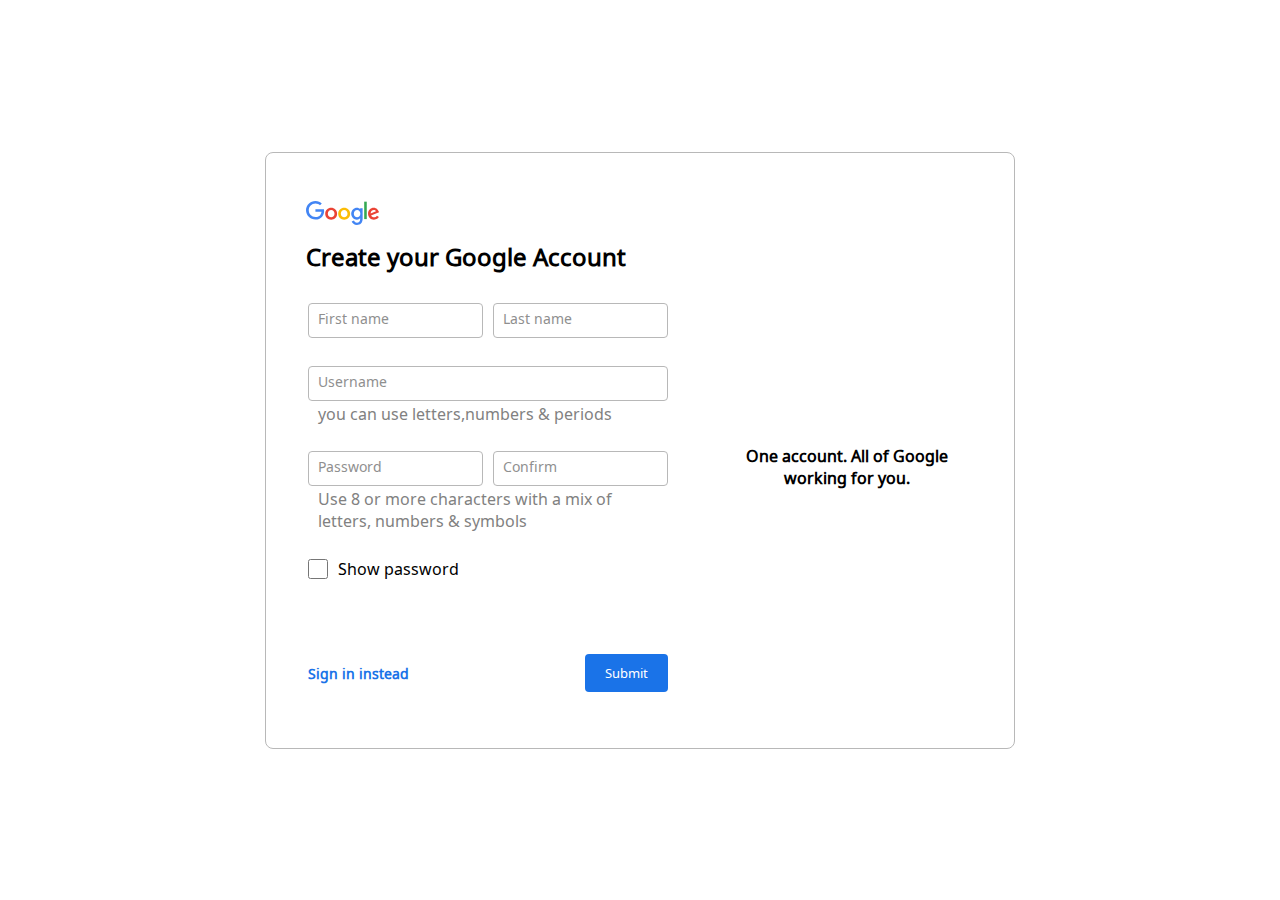
==== index.html @ cff24668 "awa" ====
<!DOCTYPE html>
<html lang="en">

<head>
    <meta charset="UTF-8">
    <meta http-equiv="X-UA-Compatible" content="IE=edge">
    <meta name="viewport" content="width=device-width, initial-scale=1.0">
    <title>Registration</title>
    <link rel="stylesheet" href="./css/style.css">
</head>

<body>


    <section>
        <div class="container">
            <div class="content-wrapper">
                <div class="registration-form">
                    <div class="left-side">
                        <!-- logo -->
                        <div class="logo">
                            <svg viewBox="0 0 75 24" width="75" height="24" xmlns="http://www.w3.org/2000/svg"
                                aria-hidden="true" class="l5Lhkf">
                                <g id="qaEJec">
                                    <path fill="#ea4335"
                                        d="M67.954 16.303c-1.33 0-2.278-.608-2.886-1.804l7.967-3.3-.27-.68c-.495-1.33-2.008-3.79-5.102-3.79-3.068 0-5.622 2.41-5.622 5.96 0 3.34 2.53 5.96 5.92 5.96 2.73 0 4.31-1.67 4.97-2.64l-2.03-1.35c-.673.98-1.6 1.64-2.93 1.64zm-.203-7.27c1.04 0 1.92.52 2.21 1.264l-5.32 2.21c-.06-2.3 1.79-3.474 3.12-3.474z">
                                    </path>
                                </g>
                                <g id="YGlOvc">
                                    <path fill="#34a853" d="M58.193.67h2.564v17.44h-2.564z"></path>
                                </g>
                                <g id="BWfIk">
                                    <path fill="#4285f4"
                                        d="M54.152 8.066h-.088c-.588-.697-1.716-1.33-3.136-1.33-2.98 0-5.71 2.614-5.71 5.98 0 3.338 2.73 5.933 5.71 5.933 1.42 0 2.548-.64 3.136-1.36h.088v.86c0 2.28-1.217 3.5-3.183 3.5-1.61 0-2.6-1.15-3-2.12l-2.28.94c.65 1.58 2.39 3.52 5.28 3.52 3.06 0 5.66-1.807 5.66-6.206V7.21h-2.48v.858zm-3.006 8.237c-1.804 0-3.318-1.513-3.318-3.588 0-2.1 1.514-3.635 3.318-3.635 1.784 0 3.183 1.534 3.183 3.635 0 2.075-1.4 3.588-3.19 3.588z">
                                    </path>
                                </g>
                                <g id="e6m3fd">
                                    <path fill="#fbbc05"
                                        d="M38.17 6.735c-3.28 0-5.953 2.506-5.953 5.96 0 3.432 2.673 5.96 5.954 5.96 3.29 0 5.96-2.528 5.96-5.96 0-3.46-2.67-5.96-5.95-5.96zm0 9.568c-1.798 0-3.348-1.487-3.348-3.61 0-2.14 1.55-3.608 3.35-3.608s3.348 1.467 3.348 3.61c0 2.116-1.55 3.608-3.35 3.608z">
                                    </path>
                                </g>
                                <g id="vbkDmc">
                                    <path fill="#ea4335"
                                        d="M25.17 6.71c-3.28 0-5.954 2.505-5.954 5.958 0 3.433 2.673 5.96 5.954 5.96 3.282 0 5.955-2.527 5.955-5.96 0-3.453-2.673-5.96-5.955-5.96zm0 9.567c-1.8 0-3.35-1.487-3.35-3.61 0-2.14 1.55-3.608 3.35-3.608s3.35 1.46 3.35 3.6c0 2.12-1.55 3.61-3.35 3.61z">
                                    </path>
                                </g>
                                <g id="idEJde">
                                    <path fill="#4285f4"
                                        d="M14.11 14.182c.722-.723 1.205-1.78 1.387-3.334H9.423V8.373h8.518c.09.452.16 1.07.16 1.664 0 1.903-.52 4.26-2.19 5.934-1.63 1.7-3.71 2.61-6.48 2.61-5.12 0-9.42-4.17-9.42-9.29C0 4.17 4.31 0 9.43 0c2.83 0 4.843 1.108 6.362 2.56L14 4.347c-1.087-1.02-2.56-1.81-4.577-1.81-3.74 0-6.662 3.01-6.662 6.75s2.93 6.75 6.67 6.75c2.43 0 3.81-.972 4.69-1.856z">
                                    </path>
                                </g>
                            </svg>
                        </div>
                        <!-- logo -->
                        <div class="main-heading">
                            <h2>Create your Google Account</h2>
                        </div>
                        <form action="" class="form">
                            <div class="full-field">
                                <div class="field">
                                    <div class="input-field">
                                        <input type="text" required>
                                        <span class="floating-label">First name</span>
                                    </div>
                                    <div class="input-field">
                                        <input type="text" required>
                                        <span class="floating-label">Last name</span>
                                    </div>
                                </div>
                                <div class="massage">
                                    <p></p>
                                </div>
                            </div>
                            <div class="full-field">
                                <div class="field">
                                    <div class="input-field">
                                        <input type="text" name="email" required>
                                        <span class="floating-label">Username</span>
                                    </div>
                                </div>
                                <div class="massage">
                                    <p>you can use letters,numbers & periods</p>
                                </div>
                            </div>
                            <div class="full-field">
                                <div class="field">
                                    <div class="input-field">
                                        <input type="password" name="password" id="" required>
                                        <span class="floating-label">Password</span>
                                    </div>
                                    <div class="input-field">
                                        <input type="password" name="confirm_password" id="" required>
                                        <span class="floating-label">Confirm</span>
                                    </div>
                                </div>
                                <div class="massage">
                                    <p>Use 8 or more characters with a mix of letters, numbers & symbols</p>
                                </div>
                            </div>
                            <div class="full-field">
                                <div class="field">
                                    <input type="checkbox" name="show" id="">
                                    <label for="checkbox">Show password</label>
                                </div>
                            </div>
                            <div class="full-field content">
                                <div class="redirect-login">
                                    <a href="./login.html">Sign in instead</a>
                                </div>
                                <div class="submit-button-wrapper">
                                    <button>Submit</button>
                                </div>
                            </div>

                            
                        </form>

                    </div>
                    <div class="right-side">
                        <div class="top">
                            <img src="https://ssl.gstatic.com/accounts/signup/glif/account.svg" alt="" class="image">
                        </div>
                        <div class="bottom">
                            <div class="heading">
                                <h4 class="text-center">One account. All of Google <br> working for you.</h4>
                            </div>
                        </div>
                    </div>

                </div>
            </div>
        </div>
    </section>


</body>
<script src="./js/registration.js"></script>

</html>
---- css/style.css ----
@import url('https://fonts.googleapis.com/css2?family=Noto+Sans+Mayan+Numerals&display=swap');
*{
    margin: 0;
    padding: 0;
    box-sizing: border-box;
    text-decoration: none;
    font-family: 'Noto Sans Mayan Numerals', sans-serif;
}


.container {
    max-width: 1130px;
    margin: 0 auto;
    padding: 0 15px;
    /* background: rgb(202, 202, 202); */

}

.image {
    width: 100%;
}

.text-center {
    text-align: center;
}


.content-wrapper {
    display: flex;
    justify-content: center;
    align-items: center;
    height: 100vh;
}

.registration-form {
    padding: 48px 40px 36px;
    border: 1px solid rgb(184, 184, 184);
    display: flex;
    align-items: center;
    gap: 50px;
    max-width: 750px;
    border-radius: 8px;
    transition: all .3s;
}


.registration-form .left-side {
    flex: 2;
}

.registration-form .left-side form {
    display: flex;
    flex-direction: column;
    gap: 24px;
    padding: 20px 2px;
    flex-wrap: wrap;
}

.registration-form .left-side form .submit-button-wrapper button{
    background: #1a73e8;
    color: white;
    padding: 10px 20px;
    border: none;
    border-radius: 4px;
    cursor: pointer;
}


.registration-form .left-side form input {
    width: 100%;
    font-size: 14px;
    padding: 7px 8px;
    border-radius: 4px;
    color: #202124;
    border: 1px solid rgb(184, 184, 184);
    outline: none;
}
.registration-form .left-side form input[type=checkbox]{
    width: 20px;
}

input:focus {
    border: 2px solid #1a73e8 !important;
}

input:focus~.floating-label {
    color: #1a73e8 !important;
}

.registration-form .left-side form .full-field .field {
    display: flex;
    gap: 10px;
}

.registration-form .left-side form .full-field .massage {
    color: #818181;
    padding: 2px 10px;
}

.registration-form .left-side form .content{
    padding-top: 50px;
    display: flex;
    align-items: center;
    justify-content: space-between;
}
.registration-form .left-side form .content .redirect-login a{
    color: #1a73e8;
    font-weight: bold;
    font-size: 14px;

}
.registration-form .left-side .main-heading {
    padding: 10px 0;
}

.registration-form .right-side {
    flex: 1.4;
}


.input-field {
    position: relative;
    width: 100%;
}

input:focus~.floating-label, input:not(:focus):valid~.floating-label {
    top: 0 ;
    font-size: 12px;
    background: white;
    padding: 0 5px;
}

.input-field .floating-label {
    position: absolute;
    pointer-events: none;
    left: 10px;
    top: 50%;
    transform: translateY(-60%) ;
    color: #8f8f8f;
    transition: 0.2s ease all;
    font-size: 14px;
}


@media only screen and (max-width:600px) {
    .registration-form .left-side form .full-field .field {
        flex-direction: column;
        gap: 24px;
    }

    .registration-form {
        width: 100%;
        border: none;
        padding: 48px 20px 36px;
    }

    .registration-form .right-side {
        display: none;
    }

}


@media only screen and (min-width:601px) and (max-width:900px) {
    .registration-form .right-side {
        display: none;
    }

    .registration-form {
        max-width: 450px;
    }

}
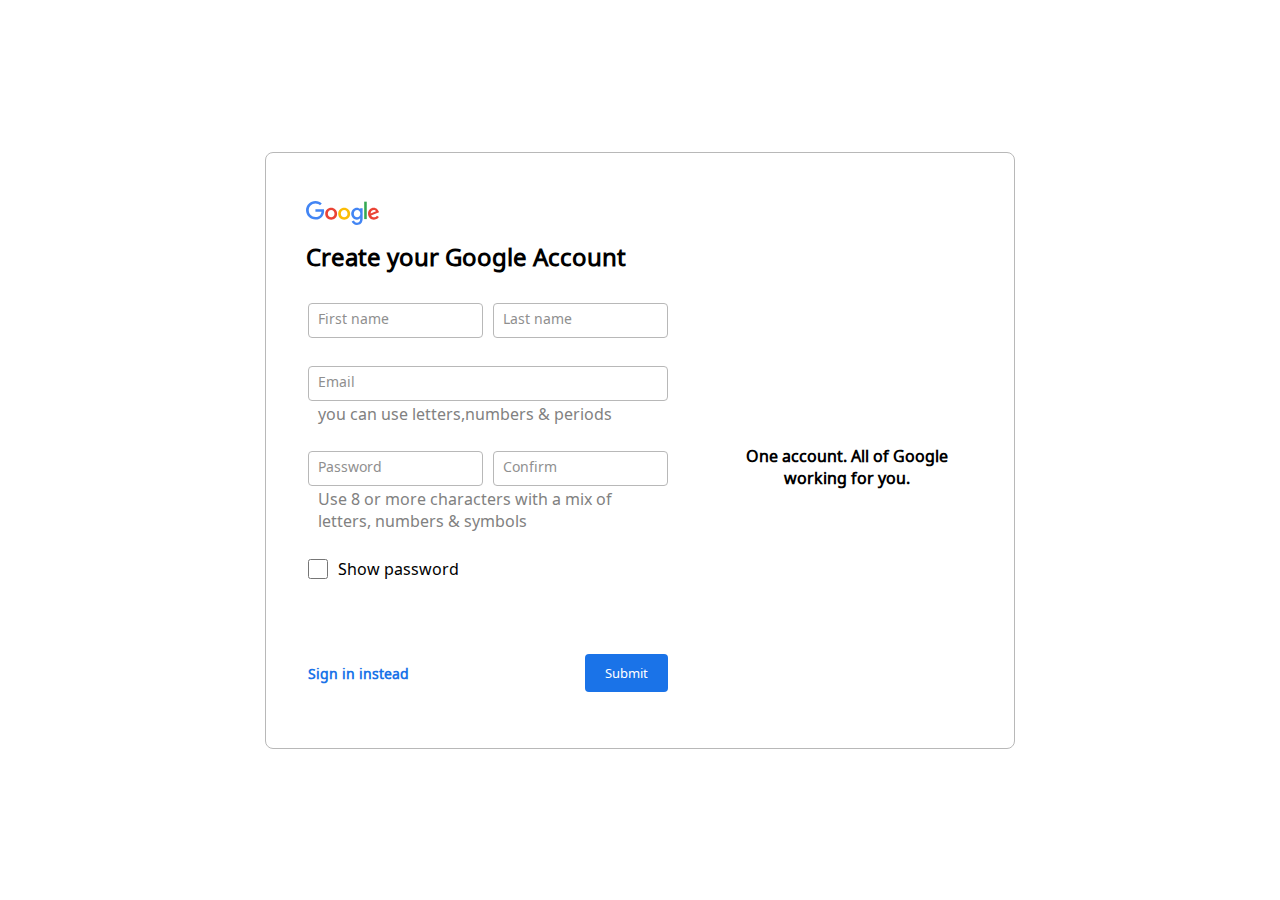
==== commit 0248a70c: "ada" ====
--- a/index.html
+++ b/index.html
@@ -59,11 +59,11 @@
                             <div class="full-field">
                                 <div class="field">
                                     <div class="input-field">
-                                        <input type="text" required>
+                                        <input type="text" required class="first-name">
                                         <span class="floating-label">First name</span>
                                     </div>
                                     <div class="input-field">
-                                        <input type="text" required>
+                                        <input type="text" required class="last-name">
                                         <span class="floating-label">Last name</span>
                                     </div>
                                 </div>
@@ -74,8 +74,8 @@
                             <div class="full-field">
                                 <div class="field">
                                     <div class="input-field">
-                                        <input type="text" name="email" required>
-                                        <span class="floating-label">Username</span>
+                                        <input type="text" name="email" required class="user-email">
+                                        <span class="floating-label">Email</span>
                                     </div>
                                 </div>
                                 <div class="massage">
@@ -85,11 +85,11 @@
                             <div class="full-field">
                                 <div class="field">
                                     <div class="input-field">
-                                        <input type="password" name="password" id="" required>
+                                        <input type="password" name="password" required class="user-password">
                                         <span class="floating-label">Password</span>
                                     </div>
                                     <div class="input-field">
-                                        <input type="password" name="confirm_password" id="" required>
+                                        <input type="password" name="confirm_password" required class="retype-password">
                                         <span class="floating-label">Confirm</span>
                                     </div>
                                 </div>
@@ -98,7 +98,7 @@
                                 </div>
                             </div>
                             <div class="full-field">
-                                <div class="field">
+                                <div class="field checkbox-field">
                                     <input type="checkbox" name="show" id="">
                                     <label for="checkbox">Show password</label>
                                 </div>
--- a/css/style.css
+++ b/css/style.css
@@ -40,7 +40,7 @@
     gap: 50px;
     max-width: 750px;
     border-radius: 8px;
-    transition: all .3s;
+    transition: all .4s;
 }
 
 
@@ -147,6 +147,9 @@
         flex-direction: column;
         gap: 24px;
     }
+    .registration-form .left-side form .full-field .checkbox-field{
+        flex-direction: row;
+    }
 
     .registration-form {
         width: 100%;
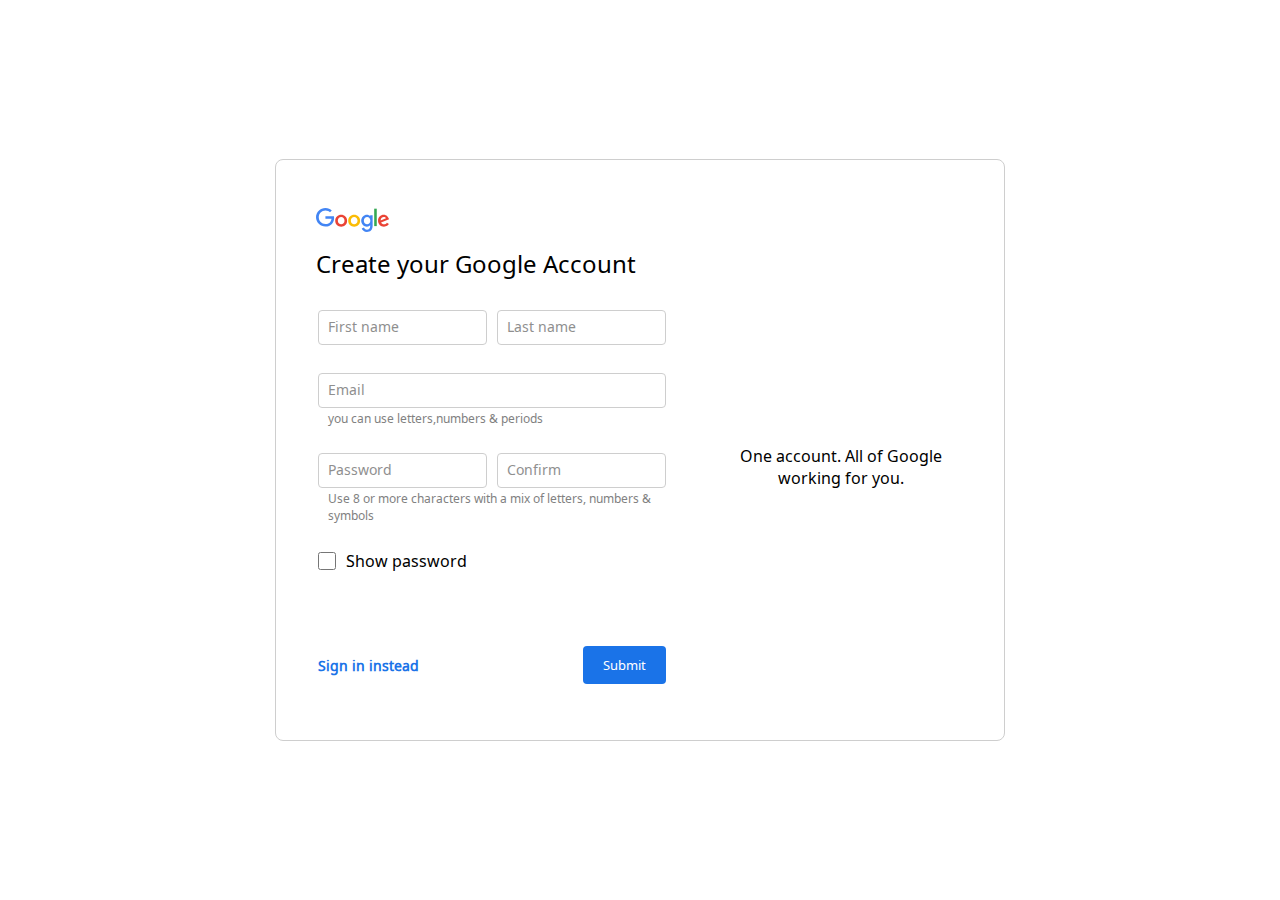
==== commit 24bde701: "dasd" ====
--- a/index.html
+++ b/index.html
@@ -53,7 +53,7 @@
                         </div>
                         <!-- logo -->
                         <div class="main-heading">
-                            <h2>Create your Google Account</h2>
+                            <h2 class="font-light">Create your Google Account</h2>
                         </div>
                         <form action="" class="form">
                             <div class="full-field">
@@ -99,7 +99,7 @@
                             </div>
                             <div class="full-field">
                                 <div class="field checkbox-field">
-                                    <input type="checkbox" name="show" id="">
+                                    <input type="checkbox" name="show" id="" class="check">
                                     <label for="checkbox">Show password</label>
                                 </div>
                             </div>
@@ -122,7 +122,7 @@
                         </div>
                         <div class="bottom">
                             <div class="heading">
-                                <h4 class="text-center">One account. All of Google <br> working for you.</h4>
+                                <h4 class="text-center font-light">One account. All of Google <br> working for you.</h4>
                             </div>
                         </div>
                     </div>
--- a/css/style.css
+++ b/css/style.css
@@ -31,10 +31,13 @@
     align-items: center;
     height: 100vh;
 }
+.font-light{
+    font-weight: 400;
+}
 
 .registration-form {
     padding: 48px 40px 36px;
-    border: 1px solid rgb(184, 184, 184);
+    border: 1px solid rgb(206, 206, 206);
     display: flex;
     align-items: center;
     gap: 50px;
@@ -72,11 +75,15 @@
     padding: 7px 8px;
     border-radius: 4px;
     color: #202124;
-    border: 1px solid rgb(184, 184, 184);
+    border: 1px solid rgb(206, 206, 206);
     outline: none;
 }
+
+.registration-form .left-side form .massage{
+    font-size: 12px;
+}
 .registration-form .left-side form input[type=checkbox]{
-    width: 20px;
+    width: 18px;
 }
 
 input:focus {
@@ -104,7 +111,7 @@
     justify-content: space-between;
 }
 .registration-form .left-side form .content .redirect-login a{
-    color: #1a73e8;
+    color: rgb(26, 115, 232);
     font-weight: bold;
     font-size: 14px;
 
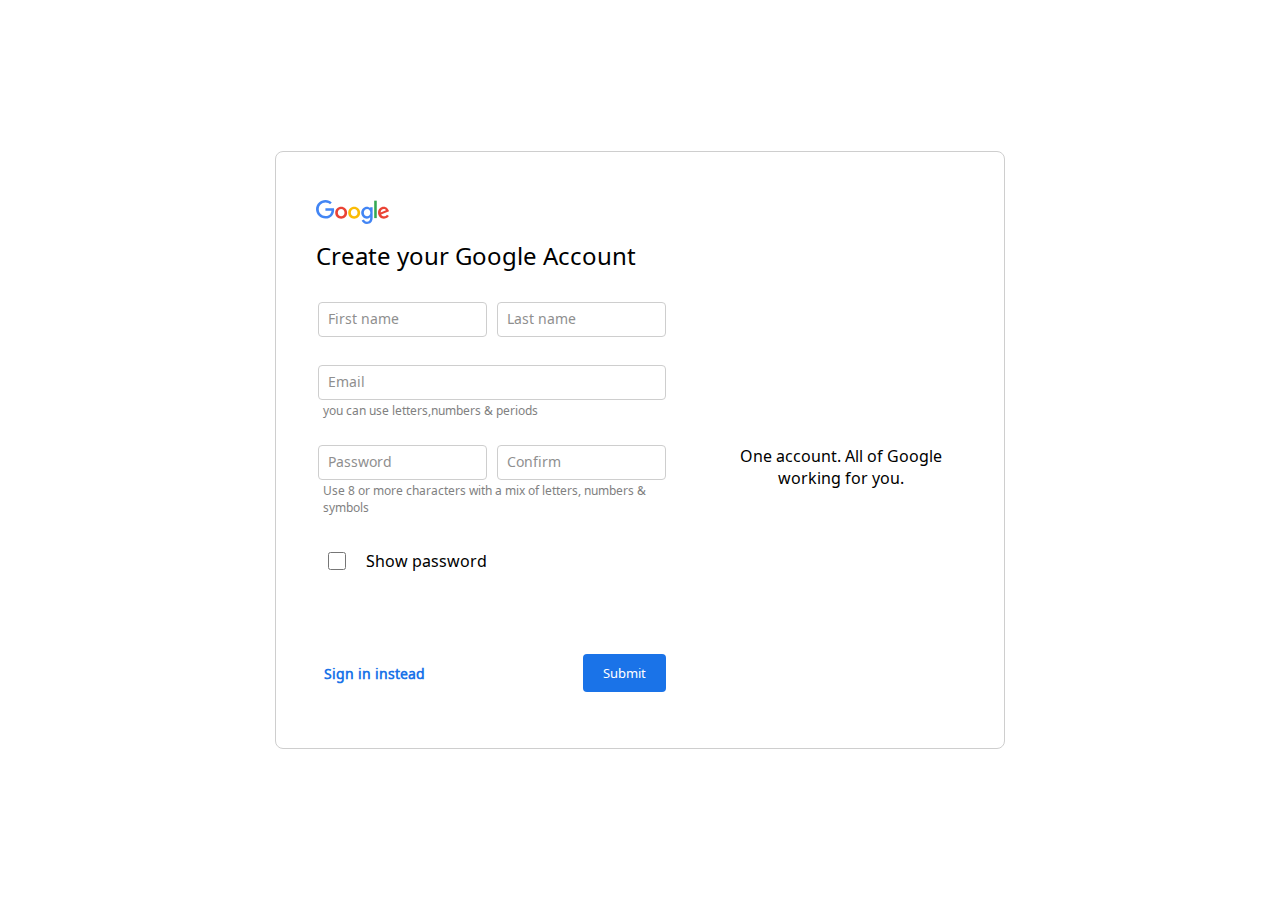
==== commit 13376f66: "asas" ====
--- a/index.html
+++ b/index.html
@@ -55,15 +55,15 @@
                         <div class="main-heading">
                             <h2 class="font-light">Create your Google Account</h2>
                         </div>
-                        <form action="" class="form">
+                        <form action="" id="reg-form">
                             <div class="full-field">
                                 <div class="field">
                                     <div class="input-field">
-                                        <input type="text" required class="first-name">
+                                        <input type="text"  class="first-name" >
                                         <span class="floating-label">First name</span>
                                     </div>
                                     <div class="input-field">
-                                        <input type="text" required class="last-name">
+                                        <input type="text"  class="last-name">
                                         <span class="floating-label">Last name</span>
                                     </div>
                                 </div>
@@ -74,7 +74,7 @@
                             <div class="full-field">
                                 <div class="field">
                                     <div class="input-field">
-                                        <input type="text" name="email" required class="user-email">
+                                        <input type="text" name="email"  class="user-email">
                                         <span class="floating-label">Email</span>
                                     </div>
                                 </div>
@@ -85,11 +85,11 @@
                             <div class="full-field">
                                 <div class="field">
                                     <div class="input-field">
-                                        <input type="password" name="password" required class="user-password">
+                                        <input type="password" name="password"  class="user-password">
                                         <span class="floating-label">Password</span>
                                     </div>
                                     <div class="input-field">
-                                        <input type="password" name="confirm_password" required class="retype-password">
+                                        <input type="password" name="confirm_password"  class="retype-password">
                                         <span class="floating-label">Confirm</span>
                                     </div>
                                 </div>
@@ -99,7 +99,9 @@
                             </div>
                             <div class="full-field">
                                 <div class="field checkbox-field">
-                                    <input type="checkbox" name="show" id="" class="check">
+                                    <div class="checkbox-wrapper">
+                                        <input type="checkbox" name="show" id="" class="check">
+                                    </div>
                                     <label for="checkbox">Show password</label>
                                 </div>
                             </div>
@@ -108,7 +110,7 @@
                                     <a href="./login.html">Sign in instead</a>
                                 </div>
                                 <div class="submit-button-wrapper">
-                                    <button>Submit</button>
+                                    <button class="signup-button">Submit</button>
                                 </div>
                             </div>
 
--- a/css/style.css
+++ b/css/style.css
@@ -1,5 +1,6 @@
 @import url('https://fonts.googleapis.com/css2?family=Noto+Sans+Mayan+Numerals&display=swap');
-*{
+
+* {
     margin: 0;
     padding: 0;
     box-sizing: border-box;
@@ -31,7 +32,8 @@
     align-items: center;
     height: 100vh;
 }
-.font-light{
+
+.font-light {
     font-weight: 400;
 }
 
@@ -59,13 +61,19 @@
     flex-wrap: wrap;
 }
 
-.registration-form .left-side form .submit-button-wrapper button{
-    background: #1a73e8;
+.registration-form .left-side form .submit-button-wrapper button {
+    background: rgb(26, 115, 232);
     color: white;
     padding: 10px 20px;
     border: none;
     border-radius: 4px;
     cursor: pointer;
+    transition: all .3s;
+}
+
+.registration-form .left-side form .submit-button-wrapper button:hover {
+    background: rgb(4, 91, 204);
+    box-shadow: rgba(0, 0, 0, 0.16) 0px 3px 6px, rgba(0, 0, 0, 0.23) 0px 3px 6px;
 }
 
 
@@ -79,15 +87,36 @@
     outline: none;
 }
 
-.registration-form .left-side form .massage{
+.registration-form .left-side form .massage {
     font-size: 12px;
 }
-.registration-form .left-side form input[type=checkbox]{
+
+.registration-form .left-side form .checkbox-wrapper input[type=checkbox] {
     width: 18px;
+    height: 18px;
+    cursor: pointer;
+}
+
+.registration-form .left-side form .checkbox-wrapper {
+    padding: 10px;
+    border-radius: 50%;
+    display: flex;
+    transition: all .3s;
+}
+
+.registration-form .left-side form .checkbox-wrapper:hover {
+    background: rgb(245, 245, 245);
+    cursor: pointer;
+}
+
+.on-hover {
+    background: rgb(241, 248, 255) !important;
 }
 
 input:focus {
-    border: 2px solid #1a73e8 !important;
+    border: 1px solid rgb(26, 115, 232) !important;
+    outline: none;
+
 }
 
 input:focus~.floating-label {
@@ -97,25 +126,41 @@
 .registration-form .left-side form .full-field .field {
     display: flex;
     gap: 10px;
+    align-items: center;
+
 }
 
 .registration-form .left-side form .full-field .massage {
     color: #818181;
-    padding: 2px 10px;
-}
-
-.registration-form .left-side form .content{
+    padding: 2px 5px;
+}
+
+.registration-form .left-side form .content {
     padding-top: 50px;
     display: flex;
     align-items: center;
     justify-content: space-between;
 }
-.registration-form .left-side form .content .redirect-login a{
+
+
+.registration-form .left-side form .content .redirect-login {
+    padding: 6px;
+    border-radius: 4px;
+    transition: all.2s;
+}
+
+.registration-form .left-side form .content .redirect-login:hover {
+    background: rgb(241, 248, 255) !important;
+    cursor: pointer;
+}
+
+.registration-form .left-side form .content .redirect-login a {
     color: rgb(26, 115, 232);
     font-weight: bold;
     font-size: 14px;
 
 }
+
 .registration-form .left-side .main-heading {
     padding: 10px 0;
 }
@@ -130,8 +175,17 @@
     width: 100%;
 }
 
-input:focus~.floating-label, input:not(:focus):valid~.floating-label {
-    top: 0 ;
+/* input:focus~.floating-label,
+input:not(:focus):valid~.floating-label {
+    top: 0;
+    font-size: 12px;
+    background: white;
+    padding: 0 5px;
+} */
+input:focus~.floating-label,
+.active {
+    top: 0 !important;
+    left: 4px;
     font-size: 12px;
     background: white;
     padding: 0 5px;
@@ -142,10 +196,18 @@
     pointer-events: none;
     left: 10px;
     top: 50%;
-    transform: translateY(-60%) ;
+    transform: translateY(-60%);
     color: #8f8f8f;
     transition: 0.2s ease all;
     font-size: 14px;
+}
+
+.error-wrapper{
+    display: flex;
+    color: rgb(194, 0, 0);
+    align-items: center;
+    gap: 5px;
+    padding: 1px 0;
 }
 
 
@@ -154,7 +216,8 @@
         flex-direction: column;
         gap: 24px;
     }
-    .registration-form .left-side form .full-field .checkbox-field{
+
+    .registration-form .left-side form .full-field .checkbox-field {
         flex-direction: row;
     }
 
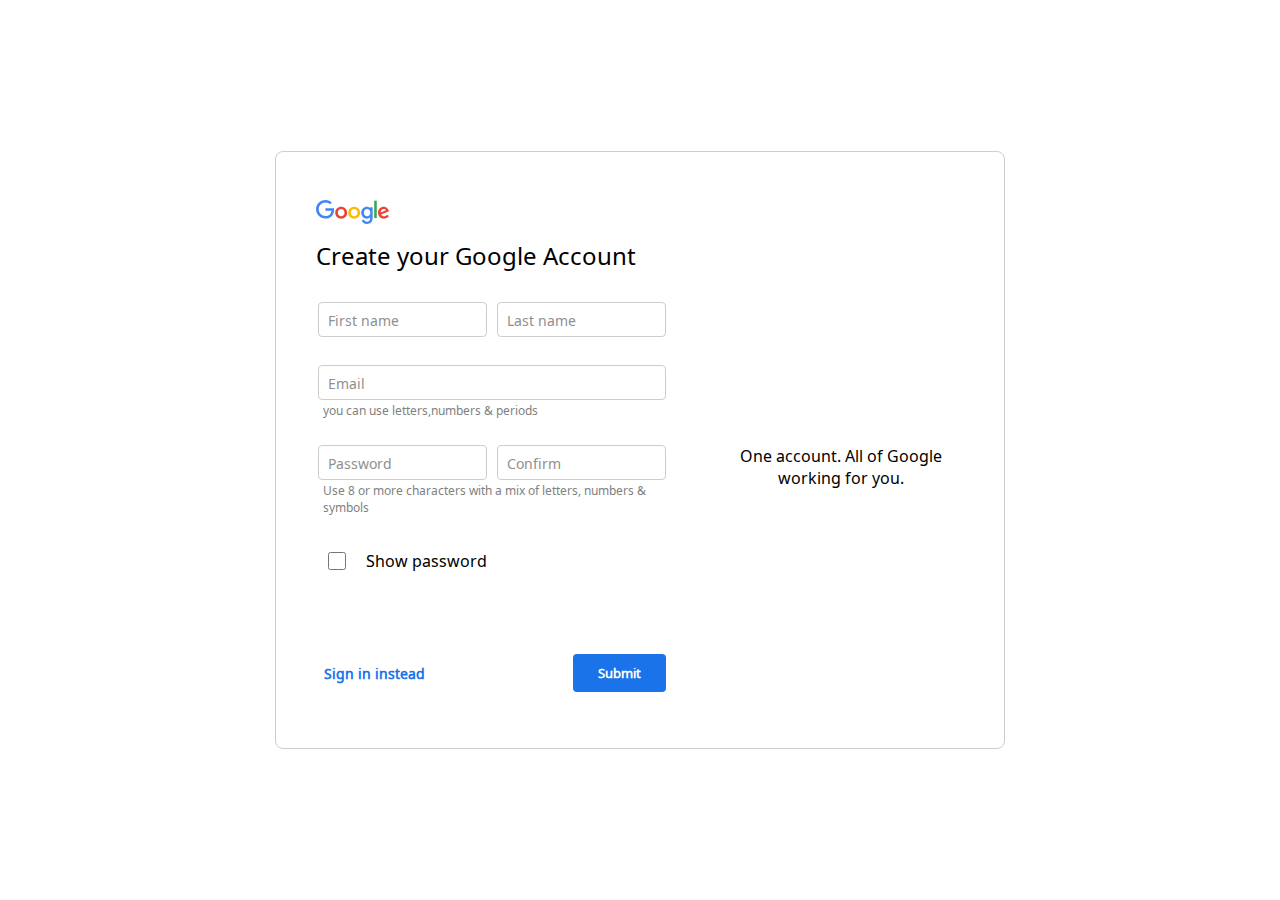
==== commit 2f5baf92: "asdas" ====
--- a/index.html
+++ b/index.html
@@ -107,7 +107,7 @@
                             </div>
                             <div class="full-field content">
                                 <div class="redirect-login">
-                                    <a href="./login.html">Sign in instead</a>
+                                    <a href="./first_login_page.html">Sign in instead</a>
                                 </div>
                                 <div class="submit-button-wrapper">
                                     <button class="signup-button">Submit</button>
--- a/css/style.css
+++ b/css/style.css
@@ -53,31 +53,33 @@
     flex: 2;
 }
 
-.registration-form .left-side form {
+form {
     display: flex;
     flex-direction: column;
     gap: 24px;
     padding: 20px 2px;
     flex-wrap: wrap;
-}
-
-.registration-form .left-side form .submit-button-wrapper button {
+    width: 100%;
+}
+
+form .submit-button-wrapper button {
     background: rgb(26, 115, 232);
     color: white;
-    padding: 10px 20px;
+    padding: 10px 25px;
     border: none;
     border-radius: 4px;
     cursor: pointer;
     transition: all .3s;
-}
-
-.registration-form .left-side form .submit-button-wrapper button:hover {
+    font-weight: bold;
+}
+
+form .submit-button-wrapper button:hover {
     background: rgb(4, 91, 204);
     box-shadow: rgba(0, 0, 0, 0.16) 0px 3px 6px, rgba(0, 0, 0, 0.23) 0px 3px 6px;
 }
 
 
-.registration-form .left-side form input {
+form input {
     width: 100%;
     font-size: 14px;
     padding: 7px 8px;
@@ -87,24 +89,24 @@
     outline: none;
 }
 
-.registration-form .left-side form .massage {
+form .massage {
     font-size: 12px;
 }
 
-.registration-form .left-side form .checkbox-wrapper input[type=checkbox] {
+form .checkbox-wrapper input[type=checkbox] {
     width: 18px;
     height: 18px;
     cursor: pointer;
 }
 
-.registration-form .left-side form .checkbox-wrapper {
+form .checkbox-wrapper {
     padding: 10px;
     border-radius: 50%;
     display: flex;
     transition: all .3s;
 }
 
-.registration-form .left-side form .checkbox-wrapper:hover {
+form .checkbox-wrapper:hover {
     background: rgb(245, 245, 245);
     cursor: pointer;
 }
@@ -123,19 +125,19 @@
     color: #1a73e8 !important;
 }
 
-.registration-form .left-side form .full-field .field {
+form .full-field .field {
     display: flex;
     gap: 10px;
     align-items: center;
 
 }
 
-.registration-form .left-side form .full-field .massage {
+form .full-field .massage {
     color: #818181;
     padding: 2px 5px;
 }
 
-.registration-form .left-side form .content {
+form .content {
     padding-top: 50px;
     display: flex;
     align-items: center;
@@ -143,18 +145,18 @@
 }
 
 
-.registration-form .left-side form .content .redirect-login {
+form .content .redirect-login {
     padding: 6px;
     border-radius: 4px;
     transition: all.2s;
 }
 
-.registration-form .left-side form .content .redirect-login:hover {
+form .content .redirect-login:hover {
     background: rgb(241, 248, 255) !important;
     cursor: pointer;
 }
 
-.registration-form .left-side form .content .redirect-login a {
+form .content .redirect-login a {
     color: rgb(26, 115, 232);
     font-weight: bold;
     font-size: 14px;
@@ -186,7 +188,7 @@
 .active {
     top: 0 !important;
     left: 4px;
-    font-size: 12px;
+    font-size: 12px !important;
     background: white;
     padding: 0 5px;
 }
@@ -196,13 +198,13 @@
     pointer-events: none;
     left: 10px;
     top: 50%;
-    transform: translateY(-60%);
+    transform: translateY(-50%);
     color: #8f8f8f;
     transition: 0.2s ease all;
     font-size: 14px;
 }
 
-.error-wrapper{
+.error-wrapper {
     display: flex;
     color: rgb(194, 0, 0);
     align-items: center;
@@ -210,23 +212,69 @@
     padding: 1px 0;
 }
 
+/* Login */
+.login-form {
+    padding: 48px 40px 36px;
+    border: 1px solid rgb(206, 206, 206);
+    display: flex;
+    flex-direction: column;
+    align-items: center;
+    /* gap: 50px; */
+    max-width: 450px;
+    border-radius: 8px;
+    transition: all .4s;
+    flex: 1;
+}
+
+.login-form input {
+    padding: 16px 8px;
+}
+
+.login-form .learn-more {
+    font-size: 14px;
+    color: #747474;
+    padding-top: 20px;
+}
+
+.login-form .forgot {
+    margin-top: -20px;
+}
+
+.login-form .link {
+    color: rgb(26, 115, 232);
+    font-size: 14px;
+    font-weight: bold;
+}
+
+.login-form .main-heading h4,
+.login-form .main-heading h1 {
+    padding: 5px 0;
+}
+
 
 @media only screen and (max-width:600px) {
-    .registration-form .left-side form .full-field .field {
+    form .full-field .field {
         flex-direction: column;
         gap: 24px;
     }
 
-    .registration-form .left-side form .full-field .checkbox-field {
+    form .full-field .checkbox-field {
         flex-direction: row;
     }
 
-    .registration-form {
+    .registration-form,
+    .login-form {
         width: 100%;
         border: none;
         padding: 48px 20px 36px;
     }
 
+    .login-form {
+        width: 100%;
+        border: none;
+        padding: 48px 5px 36px;
+    }
+
     .registration-form .right-side {
         display: none;
     }
